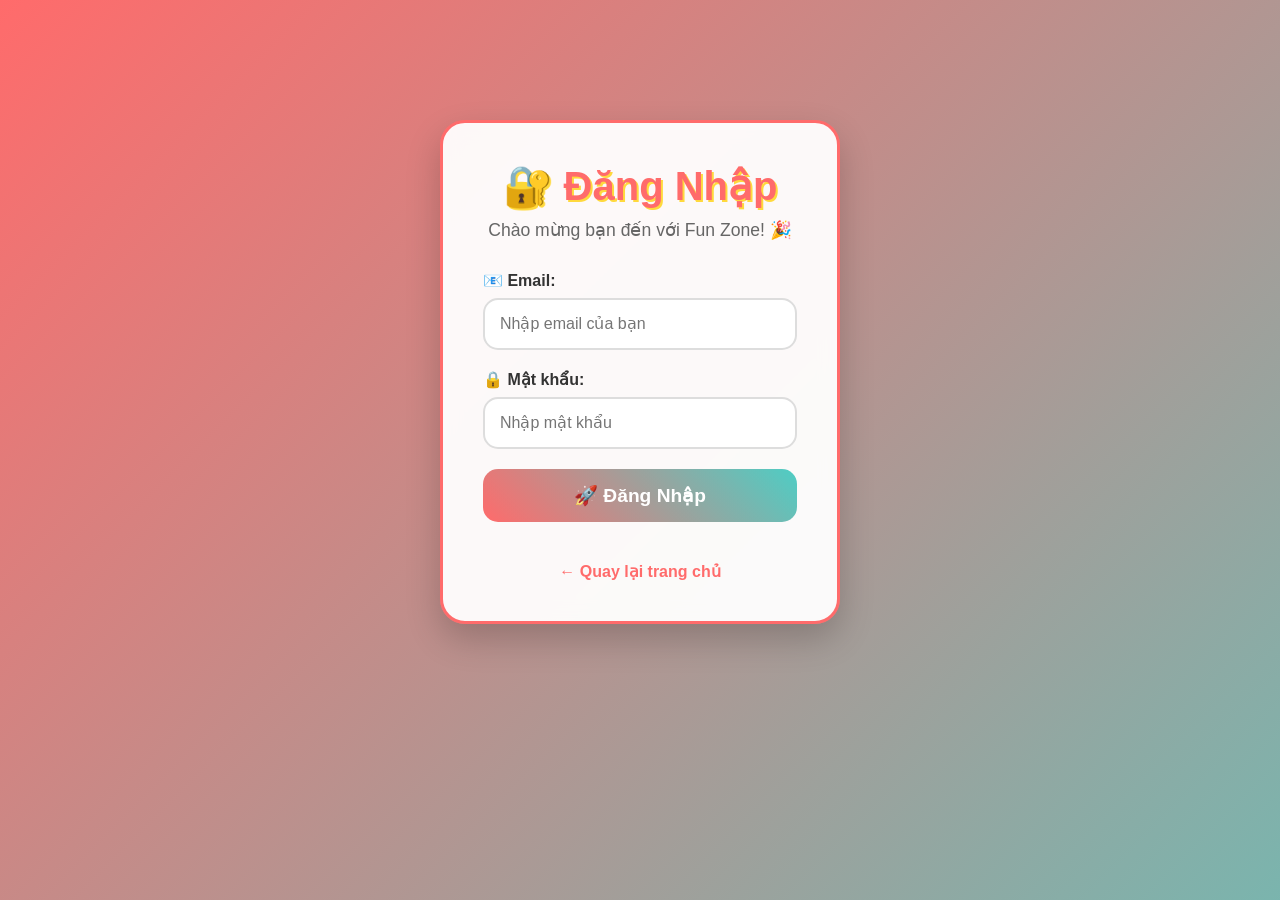
==== login.html @ 33c95b67 "Add API endpoint from homata" ====
<!DOCTYPE html>
<html lang="vi">

<head>
    <meta charset="UTF-8">
    <meta name="viewport" content="width=device-width, initial-scale=1.0">
    <title>🔐 Đăng Nhập - Fun Zone</title>
    <link rel="stylesheet" href="styles.css">
    <style>
        .login-container {
            max-width: 400px;
            margin: 100px auto;
            padding: 40px;
            background: rgba(255, 255, 255, 0.95);
            border-radius: 25px;
            box-shadow: 0 15px 35px rgba(0, 0, 0, 0.2);
            backdrop-filter: blur(10px);
            border: 3px solid #ff6b6b;
        }

        .login-header {
            text-align: center;
            margin-bottom: 30px;
        }

        .login-header h1 {
            font-size: 2.5rem;
            color: #ff6b6b;
            text-shadow: 2px 2px 0px #ffd93d;
            margin-bottom: 10px;
        }

        .login-header p {
            color: #666;
            font-size: 1.1rem;
        }

        .form-group {
            margin-bottom: 20px;
        }

        .form-group label {
            display: block;
            margin-bottom: 8px;
            font-weight: bold;
            color: #333;
        }

        .form-input {
            width: 100%;
            padding: 15px;
            border: 2px solid #ddd;
            border-radius: 15px;
            font-size: 1rem;
            transition: all 0.3s ease;
            box-sizing: border-box;
        }

        .form-input:focus {
            outline: none;
            border-color: #ff6b6b;
            box-shadow: 0 0 10px rgba(255, 107, 107, 0.3);
            transform: scale(1.02);
        }

        .login-button {
            width: 100%;
            background: linear-gradient(45deg, #ff6b6b, #4ecdc4);
            color: white;
            border: none;
            padding: 15px;
            border-radius: 15px;
            font-size: 1.2rem;
            font-weight: bold;
            cursor: pointer;
            transition: all 0.3s ease;
            margin-bottom: 20px;
        }

        .login-button:hover {
            transform: scale(1.05);
            box-shadow: 0 8px 25px rgba(255, 107, 107, 0.4);
        }

        .login-button:disabled {
            opacity: 0.6;
            cursor: not-allowed;
            transform: none;
        }

        .back-link {
            text-align: center;
            margin-top: 20px;
        }

        .back-link a {
            color: #ff6b6b;
            text-decoration: none;
            font-weight: bold;
            transition: all 0.3s ease;
        }

        .back-link a:hover {
            color: #4ecdc4;
            text-shadow: 1px 1px 0px #ffd93d;
        }

        .error-message {
            background: #ffebee;
            color: #c62828;
            padding: 10px;
            border-radius: 10px;
            margin-bottom: 20px;
            text-align: center;
            display: none;
        }

        .loading {
            display: none;
            text-align: center;
            color: #666;
        }

        .demo-credentials {
            background: #e3f2fd;
            padding: 15px;
            border-radius: 10px;
            margin-bottom: 20px;
            font-size: 0.9rem;
            color: #1565c0;
        }

        .demo-credentials strong {
            display: block;
            margin-bottom: 5px;
        }
    </style>
</head>

<body>
    <div class="container">
        <div class="login-container">
            <div class="login-header">
                <h1>🔐 Đăng Nhập</h1>
                <p>Chào mừng bạn đến với Fun Zone! 🎉</p>
            </div>

            <div class="error-message" id="errorMessage"></div>


            <form id="loginForm">
                <div class="form-group">
                    <label for="email">📧 Email:</label>
                    <input type="email" id="email" name="email" class="form-input" placeholder="Nhập email của bạn"
                        autocomplete="off" required>
                </div>

                <div class="form-group">
                    <label for="password">🔒 Mật khẩu:</label>
                    <input type="password" id="password" name="password" class="form-input" placeholder="Nhập mật khẩu"
                        autocomplete="off" required>
                </div>

                <button type="submit" class="login-button" id="loginButton">
                    🚀 Đăng Nhập
                </button>

                <div class="loading" id="loading">
                    <div class="floating">⏳ Đang xử lý...</div>
                </div>
            </form>

            <div class="back-link">
                <a href="index.html">← Quay lại trang chủ</a>
            </div>
        </div>
    </div>

    <script src="auth.js"></script>
    <script>
        document.getElementById('loginForm').addEventListener('submit', async function (e) {
            e.preventDefault();

            const email = document.getElementById('email').value;
            const password = document.getElementById('password').value;
            const loginButton = document.getElementById('loginButton');
            const loading = document.getElementById('loading');
            const errorMessage = document.getElementById('errorMessage');

            // Show loading state
            loginButton.style.display = 'none';
            loading.style.display = 'block';
            errorMessage.style.display = 'none';

            try {
                const result = await login(email, password);

                if (result.success) {
                    // Redirect to dashboard
                    window.location.href = 'dashboard.html';
                } else {
                    throw new Error(result.message || 'Đăng nhập thất bại');
                }
            } catch (error) {
                errorMessage.textContent = error.message;
                errorMessage.style.display = 'block';

                // Reset form state
                loginButton.style.display = 'block';
                loading.style.display = 'none';
            }
        });

    </script>
</body>

</html>
---- styles.css ----
/* Common styles for all Fun Zone pages */
* {
    margin: 0;
    padding: 0;
    box-sizing: border-box;
}

body {
    font-family: 'Comic Sans MS', cursive, sans-serif;
    background: linear-gradient(135deg, #ff6b6b, #4ecdc4, #45b7d1, #96ceb4);
    background-size: 400% 400%;
    animation: gradientShift 8s ease infinite;
    min-height: 100vh;
    overflow-x: hidden;
}

@keyframes gradientShift {
    0% {
        background-position: 0% 50%;
    }

    50% {
        background-position: 100% 50%;
    }

    100% {
        background-position: 0% 50%;
    }
}

.container {
    max-width: 1200px;
    margin: 0 auto;
    padding: 20px;
}

.header {
    text-align: center;
    margin-bottom: 40px;
    animation: bounce 2s infinite;
}

@keyframes bounce {

    0%,
    20%,
    50%,
    80%,
    100% {
        transform: translateY(0);
    }

    40% {
        transform: translateY(-20px);
    }

    60% {
        transform: translateY(-10px);
    }
}

.header h1 {
    font-size: 3.5rem;
    color: #fff;
    text-shadow: 3px 3px 0px #ff6b6b, 6px 6px 0px #4ecdc4;
    margin-bottom: 10px;
}

.header p {
    font-size: 1.3rem;
    color: #fff;
    text-shadow: 2px 2px 0px #333;
}

.section {
    background: rgba(255, 255, 255, 0.95);
    border-radius: 25px;
    padding: 30px;
    margin-bottom: 30px;
    box-shadow: 0 15px 35px rgba(0, 0, 0, 0.2);
    backdrop-filter: blur(10px);
    border: 3px solid #ff6b6b;
}

.section h2 {
    font-size: 2.5rem;
    color: #ff6b6b;
    text-align: center;
    margin-bottom: 30px;
    text-shadow: 2px 2px 0px #ffd93d;
}

/* Navigation Styles */
.navbar {
    background: rgba(255, 255, 255, 0.95);
    padding: 15px 30px;
    border-radius: 20px;
    margin-bottom: 30px;
    box-shadow: 0 10px 25px rgba(0, 0, 0, 0.15);
    backdrop-filter: blur(10px);
    border: 3px solid #ff6b6b;
}

.navbar-content {
    display: flex;
    justify-content: space-between;
    align-items: center;
    flex-wrap: wrap;
    gap: 15px;
}

.navbar-brand {
    font-size: 1.5rem;
    font-weight: bold;
    color: #ff6b6b;
    text-decoration: none;
    text-shadow: 1px 1px 0px #ffd93d;
}

.navbar-nav {
    display: flex;
    gap: 20px;
    align-items: center;
    flex-wrap: wrap;
}

.nav-link {
    color: #333;
    text-decoration: none;
    font-weight: bold;
    padding: 8px 15px;
    border-radius: 15px;
    transition: all 0.3s ease;
}

.nav-link:hover {
    background: linear-gradient(45deg, #ff6b6b, #4ecdc4);
    color: white;
    transform: scale(1.05);
}

.login-button {
    background: linear-gradient(45deg, #ff6b6b, #4ecdc4);
    color: white;
    border: none;
    padding: 10px 20px;
    border-radius: 20px;
    font-weight: bold;
    cursor: pointer;
    transition: all 0.3s ease;
    text-decoration: none;
    display: inline-block;
}

.login-button:hover {
    transform: scale(1.05);
    box-shadow: 0 8px 25px rgba(255, 107, 107, 0.4);
}

/* People Section Styles */
.people-grid {
    display: grid;
    grid-template-columns: repeat(auto-fit, minmax(300px, 1fr));
    gap: 25px;
    margin-top: 30px;
}

.person-card {
    background: linear-gradient(145deg, #fff, #f0f0f0);
    border-radius: 20px;
    padding: 25px;
    text-align: center;
    box-shadow: 0 10px 25px rgba(0, 0, 0, 0.15);
    transition: all 0.3s ease;
    position: relative;
    overflow: hidden;
}

.person-card:hover {
    transform: translateY(-10px) scale(1.02);
    box-shadow: 0 20px 40px rgba(0, 0, 0, 0.25);
}

.person-card::before {
    content: '';
    position: absolute;
    top: -50%;
    left: -50%;
    width: 200%;
    height: 200%;
    background: linear-gradient(45deg, transparent, rgba(255, 255, 255, 0.3), transparent);
    transform: rotate(45deg);
    transition: all 0.6s ease;
    opacity: 0;
}

.person-card:hover::before {
    animation: shine 1s ease;
}

@keyframes shine {
    0% {
        transform: translateX(-100%) translateY(-100%) rotate(45deg);
        opacity: 0;
    }

    50% {
        opacity: 1;
    }

    100% {
        transform: translateX(100%) translateY(100%) rotate(45deg);
        opacity: 0;
    }
}

.person-image {
    width: 150px;
    height: 150px;
    border-radius: 50%;
    object-fit: cover;
    border: 5px solid #ff6b6b;
    margin: 0 auto 20px;
    transition: all 0.3s ease;
    cursor: pointer;
}

.person-image:hover {
    transform: scale(1.1) rotate(5deg);
    border-color: #4ecdc4;
}

.person-name {
    font-size: 1.8rem;
    font-weight: bold;
    color: #333;
    margin-bottom: 15px;
    text-shadow: 1px 1px 0px #ffd93d;
}

.person-description {
    font-size: 1.1rem;
    color: #666;
    line-height: 1.6;
    margin-bottom: 15px;
}

.perfume-counter {
    background: linear-gradient(45deg, #ff9ff3, #54a0ff);
    color: white;
    padding: 8px 15px;
    border-radius: 20px;
    font-size: 1rem;
    font-weight: bold;
    margin-bottom: 15px;
    display: inline-block;
    box-shadow: 0 3px 10px rgba(255, 159, 243, 0.3);
}

.perfume-button {
    background: linear-gradient(45deg, #ff9ff3, #54a0ff);
    color: white;
    border: none;
    padding: 12px 25px;
    border-radius: 25px;
    font-size: 1.1rem;
    cursor: pointer;
    transition: all 0.3s ease;
    box-shadow: 0 5px 15px rgba(255, 159, 243, 0.4);
}

.perfume-button:hover {
    transform: scale(1.1) rotate(-5deg);
    box-shadow: 0 8px 25px rgba(255, 159, 243, 0.6);
}

.perfume-button:active {
    transform: scale(0.95);
}

.perfume-animation {
    animation: perfume 0.5s ease;
}

@keyframes perfume {
    0% {
        transform: rotate(0deg) scale(1);
    }

    25% {
        transform: rotate(-15deg) scale(1.1);
    }

    50% {
        transform: rotate(15deg) scale(0.9);
    }

    75% {
        transform: rotate(-5deg) scale(1.05);
    }

    100% {
        transform: rotate(0deg) scale(1);
    }
}

/* Betting Section Styles */
.betting-container {
    display: grid;
    grid-template-columns: repeat(auto-fit, minmax(350px, 1fr));
    gap: 25px;
    margin-top: 30px;
}

.betting-card {
    background: linear-gradient(145deg, #ff9ff3, #54a0ff);
    border-radius: 20px;
    padding: 25px;
    text-align: center;
    color: white;
    box-shadow: 0 10px 25px rgba(0, 0, 0, 0.2);
    transition: all 0.3s ease;
}

.betting-card:hover {
    transform: translateY(-5px);
    box-shadow: 0 15px 35px rgba(0, 0, 0, 0.3);
}

.betting-title {
    font-size: 1.8rem;
    margin-bottom: 20px;
    text-shadow: 2px 2px 0px rgba(0, 0, 0, 0.3);
}

.betting-content {
    margin-bottom: 20px;
}

.input-group {
    margin-bottom: 15px;
    text-align: left;
}

.input-group label {
    display: block;
    margin-bottom: 5px;
    font-weight: bold;
    font-size: 1rem;
}

.betting-input,
.betting-select {
    width: 100%;
    padding: 12px;
    border: 2px solid #fff;
    border-radius: 15px;
    font-size: 1rem;
    background: rgba(255, 255, 255, 0.9);
    color: #333;
    transition: all 0.3s ease;
}

.betting-input:focus,
.betting-select:focus {
    outline: none;
    border-color: #ffd93d;
    box-shadow: 0 0 10px rgba(255, 217, 61, 0.5);
    transform: scale(1.02);
}

.betting-button {
    background: linear-gradient(45deg, #ffd93d, #ffed4e);
    color: #333;
    border: none;
    padding: 12px 25px;
    border-radius: 25px;
    font-size: 1.1rem;
    cursor: pointer;
    transition: all 0.3s ease;
    box-shadow: 0 5px 15px rgba(0, 0, 0, 0.2);
    margin: 10px 0;
}

.betting-button:hover {
    transform: scale(1.05);
    box-shadow: 0 8px 25px rgba(0, 0, 0, 0.3);
}

/* Checkbox Styles */
.checkbox-label {
    display: flex !important;
    align-items: center;
    cursor: pointer;
    font-weight: bold;
    font-size: 1rem;
    margin-bottom: 5px !important;
}

.checkbox-label input[type="checkbox"] {
    display: none;
}

.checkmark {
    width: 20px;
    height: 20px;
    background: rgba(255, 255, 255, 0.3);
    border: 2px solid #fff;
    border-radius: 4px;
    margin-right: 10px;
    position: relative;
    transition: all 0.3s ease;
}

.checkbox-label input[type="checkbox"]:checked+.checkmark {
    background: #ffd93d;
    border-color: #ffd93d;
}

.checkbox-label input[type="checkbox"]:checked+.checkmark::after {
    content: '✓';
    position: absolute;
    top: 50%;
    left: 50%;
    transform: translate(-50%, -50%);
    color: #333;
    font-weight: bold;
    font-size: 14px;
}

.checkbox-label:hover .checkmark {
    background: rgba(255, 255, 255, 0.5);
    transform: scale(1.1);
}

/* Gaming Section Styles */
.games-container {
    display: grid;
    grid-template-columns: repeat(auto-fit, minmax(300px, 1fr));
    gap: 25px;
    margin-top: 30px;
}

.game-card {
    background: linear-gradient(145deg, #4ecdc4, #45b7d1);
    border-radius: 20px;
    padding: 25px;
    text-align: center;
    color: white;
    box-shadow: 0 10px 25px rgba(0, 0, 0, 0.2);
    transition: all 0.3s ease;
}

.game-card:hover {
    transform: translateY(-5px);
    box-shadow: 0 15px 35px rgba(0, 0, 0, 0.3);
}

.game-title {
    font-size: 1.8rem;
    margin-bottom: 20px;
    text-shadow: 2px 2px 0px rgba(0, 0, 0, 0.3);
}

.game-content {
    margin-bottom: 20px;
}

.game-button {
    background: linear-gradient(45deg, #ffd93d, #ffed4e);
    color: #333;
    border: none;
    padding: 12px 25px;
    border-radius: 25px;
    font-size: 1.1rem;
    cursor: pointer;
    transition: all 0.3s ease;
    box-shadow: 0 5px 15px rgba(0, 0, 0, 0.2);
}

.game-button:hover {
    transform: scale(1.05);
    box-shadow: 0 8px 25px rgba(0, 0, 0, 0.3);
}

/* Tic Tac Toe Styles */
.tictactoe-grid {
    display: grid;
    grid-template-columns: repeat(3, 1fr);
    gap: 5px;
    margin: 20px auto;
    max-width: 200px;
}

.tictactoe-cell {
    width: 60px;
    height: 60px;
    background: white;
    border: 2px solid #333;
    display: flex;
    align-items: center;
    justify-content: center;
    font-size: 2rem;
    font-weight: bold;
    cursor: pointer;
    transition: all 0.2s ease;
}

.tictactoe-cell:hover {
    background: #ffd93d;
    transform: scale(1.1);
}

/* Rock Paper Scissors Styles */
.rps-choices {
    display: flex;
    justify-content: center;
    gap: 15px;
    margin: 20px 0;
    flex-wrap: wrap;
}

.rps-choice {
    width: 80px;
    height: 80px;
    background: white;
    border: 3px solid #333;
    border-radius: 50%;
    display: flex;
    align-items: center;
    justify-content: center;
    font-size: 2rem;
    cursor: pointer;
    transition: all 0.3s ease;
}

.rps-choice:hover {
    transform: scale(1.2);
    border-color: #ffd93d;
    background: #ffd93d;
}

/* Wheel Styles */
.wheel-container {
    position: relative;
    width: 200px;
    height: 200px;
    margin: 20px auto;
}

.wheel {
    width: 100%;
    height: 100%;
    border-radius: 50%;
    background: conic-gradient(#ff6b6b 0deg 60deg,
            #4ecdc4 60deg 120deg,
            #45b7d1 120deg 180deg,
            #96ceb4 180deg 240deg,
            #ffd93d 240deg 300deg,
            #ff8e8e 300deg 360deg);
    transition: transform 3s cubic-bezier(0.25, 0.46, 0.45, 0.94);
    position: relative;
}

.wheel-pointer {
    position: absolute;
    top: -10px;
    left: 50%;
    transform: translateX(-50%);
    width: 0;
    height: 0;
    border-left: 10px solid transparent;
    border-right: 10px solid transparent;
    border-top: 20px solid #333;
    z-index: 10;
}

.wheel-input {
    width: 100%;
    padding: 12px;
    border: 2px solid #fff;
    border-radius: 15px;
    font-size: 1rem;
    margin-bottom: 15px;
    background: rgba(255, 255, 255, 0.9);
    color: #333;
}

.wheel-input:focus {
    outline: none;
    border-color: #ffd93d;
    box-shadow: 0 0 10px rgba(255, 217, 61, 0.5);
}

.result-display {
    background: rgba(255, 255, 255, 0.9);
    padding: 15px;
    border-radius: 15px;
    margin: 15px 0;
    font-size: 1.1rem;
    color: #333;
    text-align: center;
    min-height: 50px;
    display: flex;
    align-items: center;
    justify-content: center;
}

/* Responsive Design */
@media (max-width: 768px) {
    .header h1 {
        font-size: 2.5rem;
    }

    .people-grid,
    .games-container {
        grid-template-columns: 1fr;
    }

    .rps-choices {
        gap: 10px;
    }

    .rps-choice {
        width: 60px;
        height: 60px;
        font-size: 1.5rem;
    }

    .navbar-content {
        flex-direction: column;
        text-align: center;
    }

    .navbar-nav {
        justify-content: center;
    }
}

/* Fun Animations */
.floating {
    animation: floating 3s ease-in-out infinite;
}

@keyframes floating {

    0%,
    100% {
        transform: translateY(0px);
    }

    50% {
        transform: translateY(-10px);
    }
}

.shake {
    animation: shake 0.5s ease-in-out;
}

@keyframes shake {

    0%,
    100% {
        transform: translateX(0);
    }

    25% {
        transform: translateX(-5px);
    }

    75% {
        transform: translateX(5px);
    }
}

/* User Info Display Styles */
.user-info {
    display: flex;
    align-items: center;
    gap: 15px;
    background: rgba(255, 255, 255, 0.2);
    padding: 10px 15px;
    border-radius: 25px;
    backdrop-filter: blur(10px);
    border: 2px solid rgba(255, 255, 255, 0.3);
    box-shadow: 0 4px 15px rgba(0, 0, 0, 0.1);
}

.user-name {
    font-weight: bold;
    color: white;
    text-shadow: 1px 1px 2px rgba(0, 0, 0, 0.3);
}

.user-balance {
    background: linear-gradient(45deg, #ffd93d, #ff6b6b);
    color: white;
    padding: 5px 12px;
    border-radius: 15px;
    font-weight: bold;
    text-shadow: 1px 1px 2px rgba(0, 0, 0, 0.3);
    box-shadow: 0 2px 8px rgba(0, 0, 0, 0.2);
}

.logout-button {
    background: linear-gradient(45deg, #e74c3c, #c0392b);
    color: white;
    border: none;
    padding: 8px 15px;
    border-radius: 15px;
    font-size: 0.9rem;
    font-weight: bold;
    cursor: pointer;
    transition: all 0.3s ease;
    text-shadow: 1px 1px 2px rgba(0, 0, 0, 0.3);
    box-shadow: 0 2px 8px rgba(0, 0, 0, 0.2);
}

.logout-button:hover {
    background: linear-gradient(45deg, #c0392b, #a93226);
    transform: scale(1.05);
    box-shadow: 0 4px 12px rgba(0, 0, 0, 0.3);
}

.logout-button:active {
    transform: scale(0.95);
}

/* Responsive design for user info */
@media (max-width: 768px) {
    .user-info {
        flex-direction: column;
        gap: 8px;
        padding: 8px 12px;
    }

    .user-name,
    .user-balance,
    .logout-button {
        font-size: 0.8rem;
    }
}
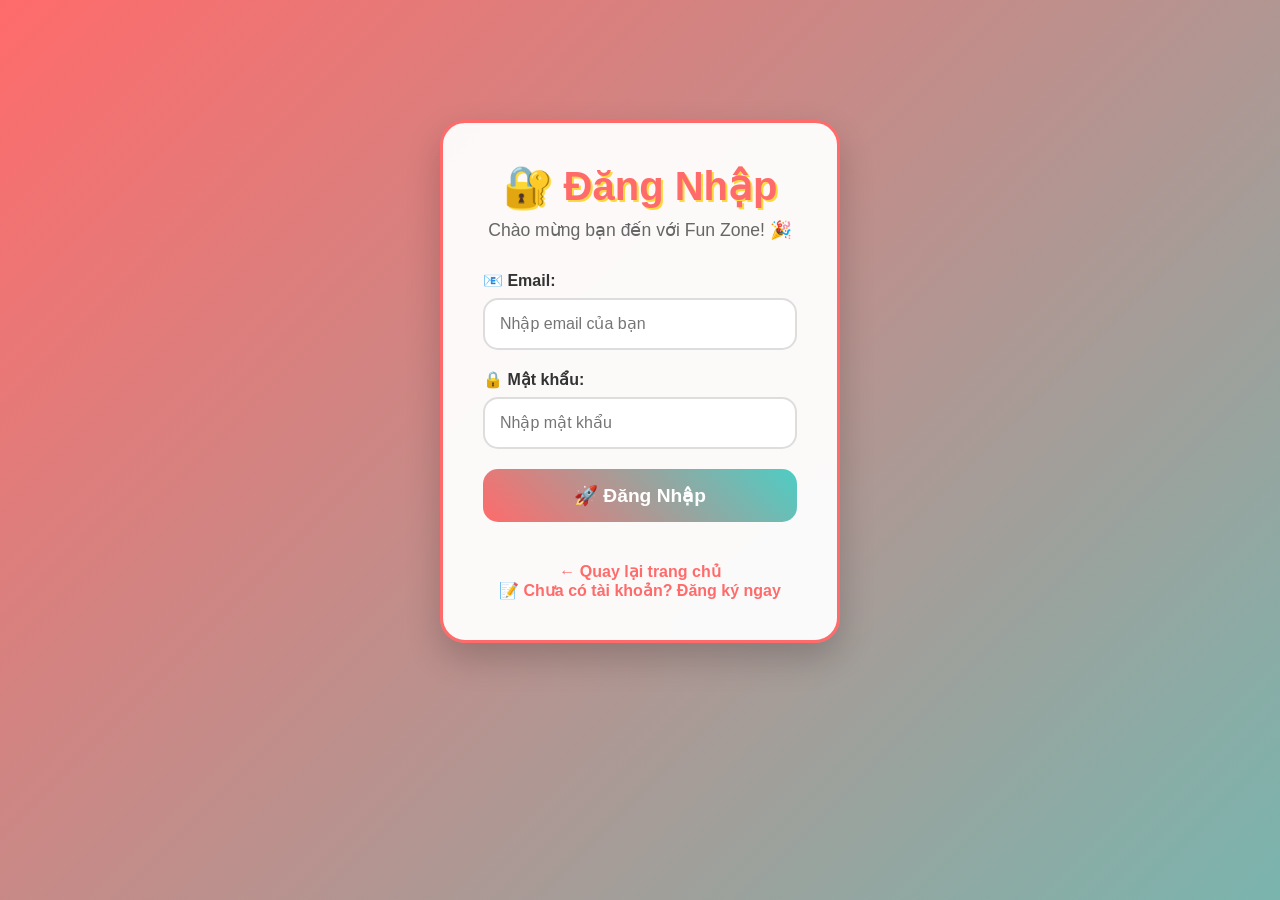
==== commit e7523fce: "Add register, top win api" ====
--- a/login.html
+++ b/login.html
@@ -171,7 +171,8 @@
             </form>
 
             <div class="back-link">
-                <a href="index.html">← Quay lại trang chủ</a>
+                <a href="index.html">← Quay lại trang chủ</a><br>
+                <a href="register.html">📝 Chưa có tài khoản? Đăng ký ngay</a>
             </div>
         </div>
     </div>
